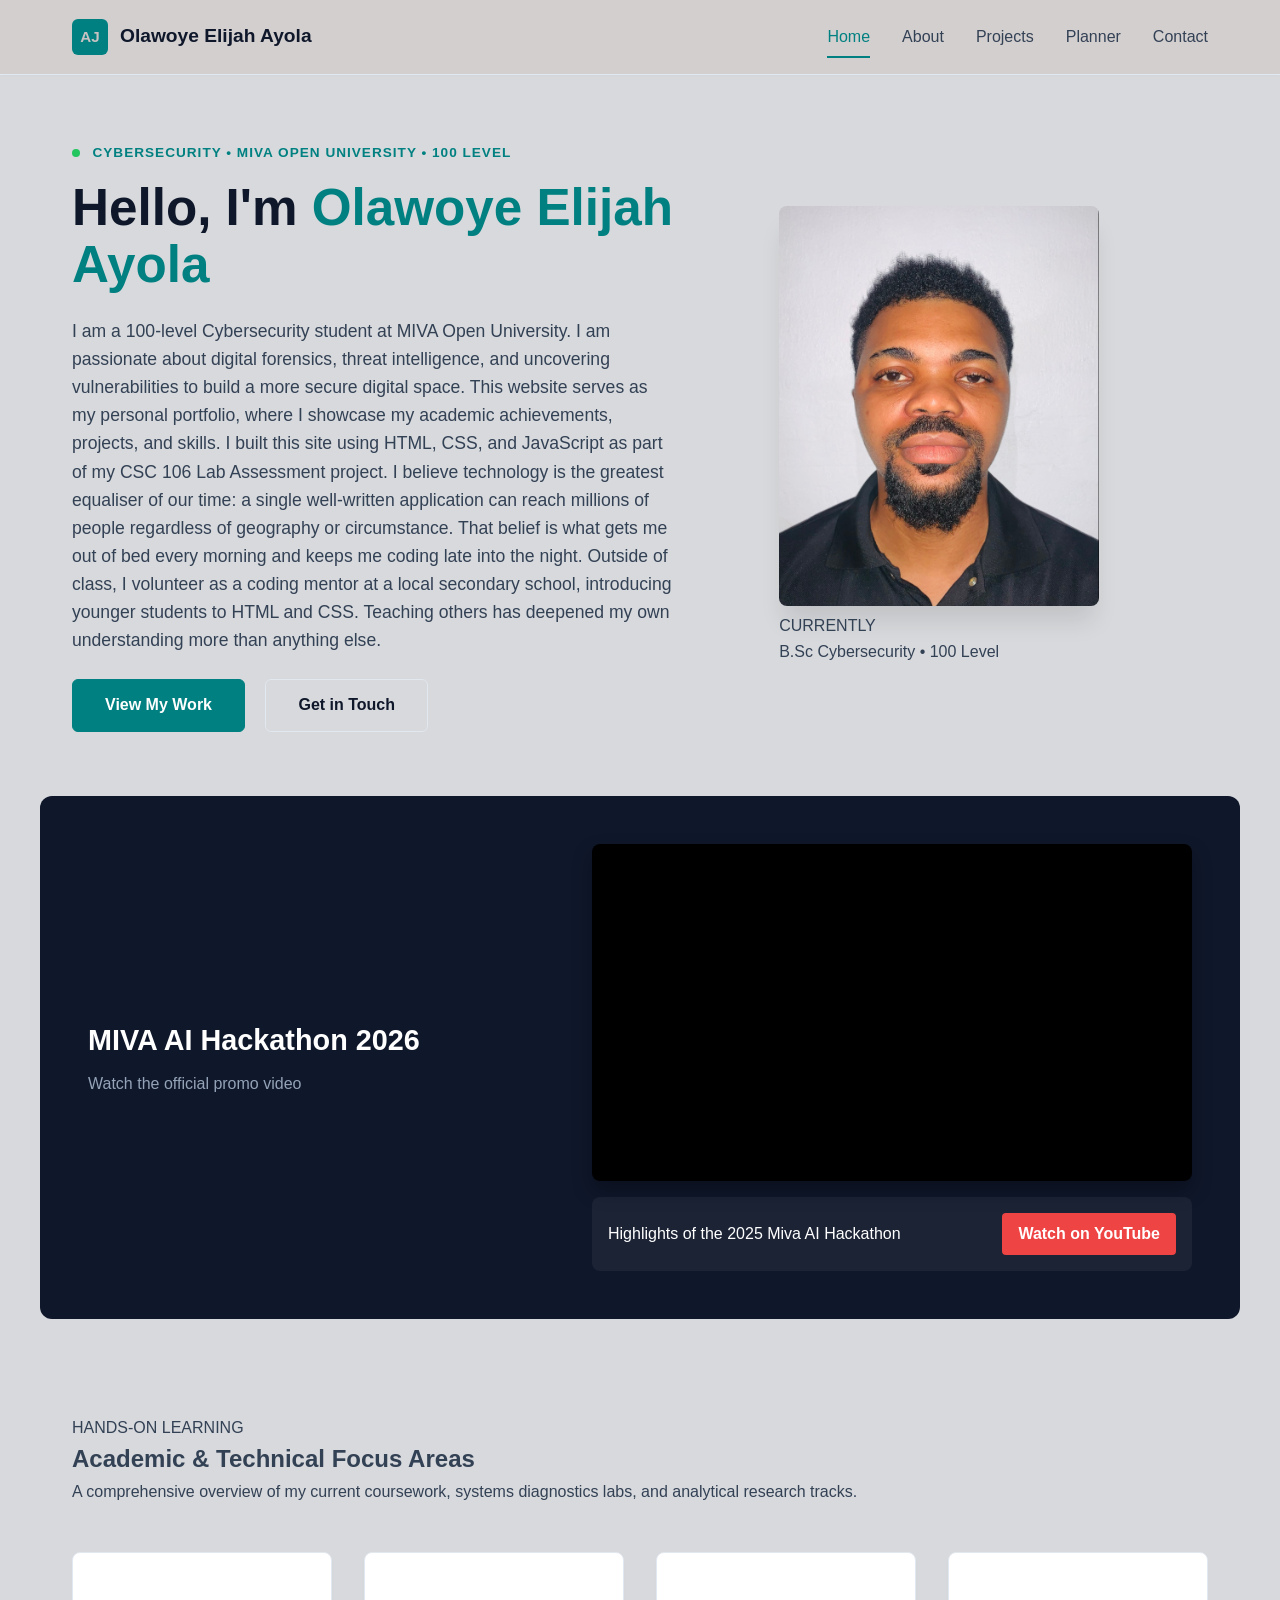
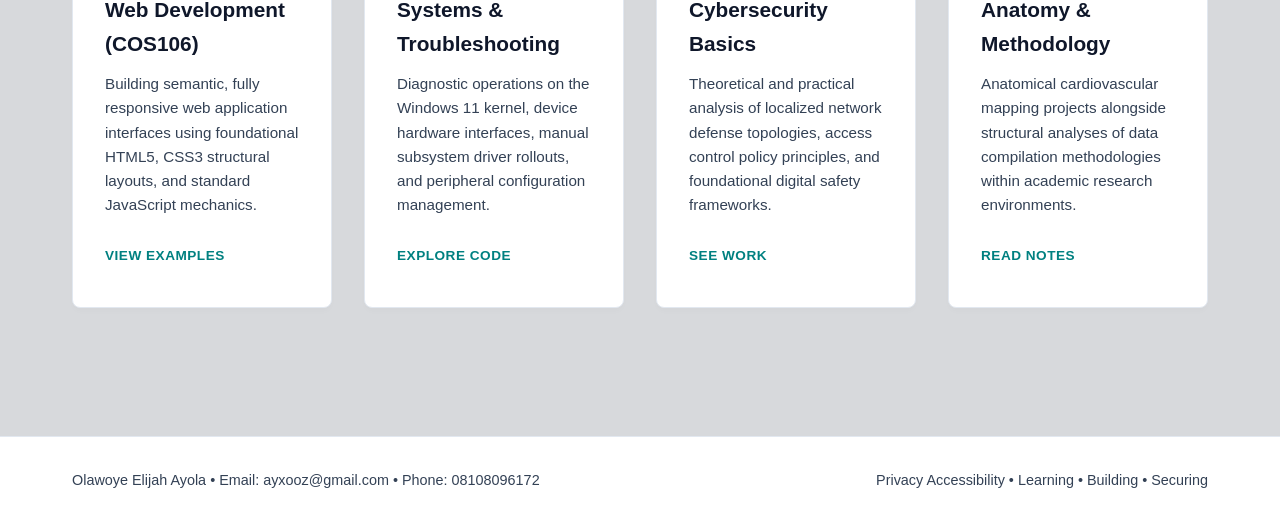
==== index.html @ d7cad1cd "Move files out of Html folder to the root level" ====
<!DOCTYPE html>
<html lang="en">
<head>
  <meta charset="UTF-8">
  <meta name="viewport" content="width=device-width, initial-scale=1.0">
  <title>Home | Olawoye Elijah Ayola Portfolio</title>
  <link rel="stylesheet" href="Css/style.css">
</head>
<body>

  <header>
    <nav>
      <a href="index.html">
        <div>
          <span>AJ</span>
        </div>
        <span>Olawoye Elijah Ayola</span>
      </a>
      <div>
        <a href="index.html" class="active">Home</a>
        <a href="about.html">About</a>
        <a href="projects.html">Projects</a>
        <a href="planner.html">Planner</a>
        <a href="contact.html">Contact</a>
      </div>
    </nav>
  </header>

  <main>
    <!-- Hero Section -->
    <section class="hero-section">
      <div>
        <div>
          <div class="status-indicator"></div>
          <span>CYBERSECURITY • MIVA OPEN UNIVERSITY • 100 LEVEL</span>
        </div>
        
        <h1>
          Hello, I'm <span>Olawoye Elijah Ayola</span>
        </h1>
        
        <p> I am a 100-level Cybersecurity student at MIVA Open University. I am passionate about digital forensics, threat intelligence, and uncovering vulnerabilities to build a more secure digital space.
           This website serves as my personal portfolio, where I showcase my academic achievements, projects, and skills. I built this site using HTML, CSS, and JavaScript as part of my CSC 106 Lab Assessment project.
              I believe technology is the greatest equaliser of our time:
             a single well-written application can reach millions of people regardless of geography or circumstance. That belief is what gets me out of bed every morning and keeps me coding late into the night.
             Outside of class, I volunteer as a coding mentor at a local secondary school, introducing younger students to HTML and CSS. Teaching others has deepened my own understanding more than anything else.
        </p>
        
        <div>
          <a href="projects.html" class="btn-primary">View My Work</a>
          <a href="contact.html" class="btn-secondary">Get in Touch</a>
        </div>
      </div>

      <div>
        <div class="image-container">
          <img alt="Olawoye Elijah Ayola - Workspace Environment and Profile Portrait" src="Img/profile1.jpg" style="max-width: 100%; border-radius: 8px;">
           <div>
            <div>
              <div class="icon-box"><i></i></div>
              <div>
                <div>CURRENTLY</div>
                <div>B.Sc Cybersecurity • 100 Level</div>
              </div>
            </div>
          </div>
        </div>
      </div>
    </section>

    <!-- Hackathon Section -->
    <section class="hackathon-section">
  <div>
    <h2>MIVA AI Hackathon 2026</h2>
    <p>Watch the official promo video</p>
  </div>
  <div style="width: 100%; max-width: 600px;">
    <div class="video-container" style="position: relative; padding-bottom: 56.25%; height: 0; overflow: hidden; border-radius: 8px; background: #000; box-shadow: 0 10px 20px rgba(0,0,0,0.3); margin-bottom: 1rem;">
      <iframe 
        src="https://www.youtube.com/embed/2FuYn7ednXk" 
        title="Highlights of the 2025 Miva AI Hackathon" 
        frameborder="0" 
        allow="accelerometer; autoplay; clipboard-write; encrypted-media; gyroscope; picture-in-picture; web-share" 
        allowfullscreen
        style="position: absolute; top: 0; left: 0; width: 100%; height: 100%; border: 0;">
      </iframe>
    </div>
    <div style="display: flex; justify-content: space-between; align-items: center; background: rgba(255,255,255,0.05); padding: 1rem; border-radius: 8px;">
      <div>
        <span>Highlights of the 2025 Miva AI Hackathon</span>
      </div>
      <a href="https://www.youtube.com/watch?v=2FuYn7ednXk" rel="noopener noreferrer" target="_blank" style="background-color: #ef4444; color: white; padding: 0.5rem 1rem; border-radius: 4px; font-weight: bold;">
        Watch on YouTube
      </a>
    </div>
  </div>
</section>

    <!-- Focus Areas / Cards Section -->
    <section class="services-section">
      <div>
        <div>
          <div>HANDS-ON LEARNING</div>
          <h2>Academic & Technical Focus Areas</h2>
        </div>
        <div>
          <p>
            A comprehensive overview of my current coursework, systems diagnostics labs, and analytical research tracks.
          </p>
        </div>
      </div>

      <div class="card-grid">
        <div>
          <div class="card-icon"><i></i></div>
          <h3>Web Development (COS106)</h3>
          <p>
            Building semantic, fully responsive web application interfaces using foundational HTML5, CSS3 structural layouts, and standard JavaScript mechanics.
          </p>
          <a href="projects.html">VIEW EXAMPLES <i></i></a>
        </div>

        <div>
          <div class="card-icon"><i></i></div>
          <h3>Systems & Troubleshooting</h3>
          <p>
            Diagnostic operations on the Windows 11 kernel, device hardware interfaces, manual subsystem driver rollouts, and peripheral configuration management.
          </p>
          <a href="projects.html">EXPLORE CODE <i></i></a>
        </div>

        <div>
          <div class="card-icon"><i></i></div>
          <h3>Cybersecurity Basics</h3>
          <p>
            Theoretical and practical analysis of localized network defense topologies, access control policy principles, and foundational digital safety frameworks.
          </p>
          <a href="projects.html">SEE WORK <i></i></a>
        </div>

        <div>
          <div class="card-icon"><i></i></div>
          <h3>Anatomy & Methodology</h3>
          <p>
            Anatomical cardiovascular mapping projects alongside structural analyses of data compilation methodologies within academic research environments.
          </p>
          <a href="projects.html">READ NOTES <i></i></a>
        </div>
      </div>
    </section>
  </main>

  <footer>
    <div>
      <div>
        <span>Olawoye Elijah Ayola</span>
        <span>•</span>
        <span>Email: ayxooz@gmail.com</span>
        <span>•</span>
        <span>Phone: 08108096172</span>
      </div>
      <div>
        <a href="#">Privacy</a>
        <a href="#">Accessibility</a>
        <span>•</span>
        <span>Learning • Building • Securing</span>
      </div>
    </div>
  </footer>

<script src="java/script.js"></script>
</body>
</html>
---- Css/style.css ----
/* ==========================================================================
   1. VARIABLES & BASE STYLES
   ========================================================================== */
:root {
  --primary-color: #008080;       /* Crisp Teal Accent */
  --primary-hover: #006666;       /* Darker Teal for interactive hover states */
  --bg-dark: #0f172a;             /* Deep Slate Blue (Used for dark headers/accents) */
  --bg-light: #d7d9dc;            /* Off-white background for clean readability */
  --text-main: #334155;           /* Soft charcoal for body copy */
  --text-dark: #0f172a;           /* Sharp dark color for headings */
  --border-color: #e2e8f0;        /* Subtle divider borders */
  --card-bg: #ffffff;             /* Crisp white container backgrounds */
  --font-stack: -apple-system, BlinkMacSystemFont, "Segoe UI", Roboto, Helvetica, Arial, sans-serif;
}

* {
  box-sizing: border-box;
  margin: 0;
  padding: 0;
}

body {
  font-family: var(--font-stack);
  background-color: var(--bg-light);
  color: var(--text-main);
  line-height: 1.6;
  font-size: 16px;
}

a {
  text-decoration: none;
  color: inherit;
  transition: all 0.25s ease;
}

/* ==========================================================================
   2. HEADER NAVIGATION (Global Layout)
   ========================================================================== */
header {
  background-color: #d3cfcf;
  border-bottom: 1px solid var(--border-color);
  position: sticky;
  top: 0;
  z-index: 1000;
  box-shadow: 0 1px 3px rgba(0,0,0,0.02);
}

nav {
  max-width: 1200px;
  margin: 0 auto;
  padding: 1rem 2rem;
  display: flex;
  justify-content: space-between;
  align-items: center;
}

/* Branding/Logo */
nav > a:first-child {
  display: flex;
  align-items: center;
  gap: 0.75rem;
  font-weight: 700;
  color: var(--text-dark);
  font-size: 1.2rem;
}

nav > a:first-child div {
  background-color: var(--primary-color);
  color: #c8c2c2;
  width: 36px;
  height: 36px;
  display: flex;
  align-items: center;
  justify-content: center;
  border-radius: 6px;
  font-size: 0.95rem;
  font-weight: 800;
}

/* Navigation Links */
nav div:last-child {
  display: flex;
  gap: 2rem;
}

nav div a {
  font-weight: 500;
  color: var(--text-main);
  padding: 0.5rem 0;
  position: relative;
}

nav div a:hover, nav div a.active {
  color: var(--primary-color);
}

/* Underline effect for active/hover links */
nav div a::after {
  content: '';
  position: absolute;
  bottom: 0;
  left: 0;
  width: 0;
  height: 2px;
  background-color: var(--primary-color);
  transition: width 0.25s ease;
}

nav div a:hover::after, nav div a.active::after {
  width: 100%;
}

/* ==========================================================================
   3. HERO & MAIN HOME SECTION
   ========================================================================== */
.hero-section {
  max-width: 1200px;
  margin: 4rem auto;
  padding: 0 2rem;
  display: grid;
  grid-template-columns: 1.2fr 0.8fr;
  gap: 4rem;
  align-items: center;
}

.status-indicator {
  display: inline-block;
  width: 8px;
  height: 8px;
  background-color: #22c55e; /* Green for online/active system */
  border-radius: 50%;
  margin-right: 0.5rem;
}

.hero-section span {
  font-size: 0.85rem;
  font-weight: 700;
  letter-spacing: 1px;
  color: var(--primary-color);
}

.hero-section h1 {
  font-size: 3.2rem;
  color: var(--text-dark);
  line-height: 1.1;
  margin: 1rem 0 1.5rem;
}

.hero-section h1 span {
  font-size: inherit;
  letter-spacing: normal;
  color: var(--primary-color);
  display: inline;
}

.hero-section p {
  font-size: 1.1rem;
  margin-bottom: 1.5rem;
  max-width: 600px;
}

/* Buttons */
.btn-primary, .btn-secondary {
  display: inline-block;
  padding: 0.8rem 2rem;
  border-radius: 6px;
  font-weight: 600;
}

.btn-primary {
  background-color: var(--primary-color);
  color: #ffffff;
  margin-right: 1rem;
  border: 1px solid var(--primary-color);
}

.btn-primary:hover {
  background-color: var(--primary-hover);
  border-color: var(--primary-hover);
}

.btn-secondary {
  background-color: transparent;
  color: var(--text-dark);
  border: 1px solid var(--border-color);
}

.btn-secondary:hover {
  background-color: #f1f5f9;
  border-color: var(--text-dark);
}

/* Hero Portrait Styling */
.image-container {
  position: relative;
  justify-self: center;
}

.image-container img {
  width: 320px;
  height: 400px;
  object-fit: cover;
  border-radius: 12px;
  box-shadow: 0 20px 25px -5px rgba(0,0,0,0.1);
}

/* ==========================================================================
   4. CARD GRID LAYOUT (Focus Areas / Projects)
   ========================================================================== */
.services-section {
  max-width: 1200px;
  margin: 6rem auto;
  padding: 0 2rem;
}

.card-grid {
  display: grid;
  grid-template-columns: repeat(auto-fit, minmax(260px, 1fr));
  gap: 2rem;
  margin-top: 3rem;
}

.card-grid > div {
  background-color: var(--card-bg);
  border: 1px solid var(--border-color);
  padding: 2.5rem 2rem;
  border-radius: 8px;
  box-shadow: 0 4px 6px -1px rgba(0,0,0,0.02);
  transition: transform 0.3s ease, box-shadow 0.3s ease;
}

.card-grid > div:hover {
  transform: translateY(-5px);
  box-shadow: 0 10px 15px -3px rgba(0,0,0,0.05);
  border-color: var(--primary-color);
}

.card-grid h3 {
  font-size: 1.3rem;
  color: var(--text-dark);
  margin-bottom: 0.75rem;
}

.card-grid p {
  font-size: 0.95rem;
  color: var(--text-main);
  margin-bottom: 1.5rem;
}

.card-grid a {
  font-size: 0.85rem;
  font-weight: 700;
  color: var(--primary-color);
  letter-spacing: 0.5px;
}

/* ==========================================================================
   5. MIVA AI HACKATHON SECTION
   ========================================================================== */
.hackathon-section {
  background-color: var(--bg-dark);
  color: #ffffff;
  max-width: 1200px;
  margin: 4rem auto;
  padding: 3rem;
  border-radius: 12px;
  display: flex;
  justify-content: space-between;
  align-items: center;
  flex-wrap: wrap;
  gap: 2rem;
}

.hackathon-section h2 {
  font-size: 1.8rem;
  margin-bottom: 0.5rem;
}

.hackathon-section p {
  color: #94a3b8;
}

/* ==========================================================================
   6. GLOBAL FOOTER STRIP
   ========================================================================== */
footer {
  background-color: #ffffff;
  border-top: 1px solid var(--border-color);
  margin-top: 8rem;
  padding: 2rem 0;
}

footer > div {
  max-width: 1200px;
  margin: 0 auto;
  padding: 0 2rem;
  display: flex;
  justify-content: space-between;
  align-items: center;
  flex-wrap: wrap;
  gap: 1rem;
  font-size: 0.9rem;
  color: var(--text-main);
}

/* ==========================================================================
   7. MEDIA QUERIES (Responsive Layout Tweaks)
   ========================================================================== */
@media (max-width: 968px) {
  .hero-section {
    grid-template-columns: 1fr;
    text-align: center;
    margin: 2rem auto;
  }
  
  .hero-section p {
    margin-left: auto;
    margin-right: auto;
  }
  
  .image-container {
    order: -1; /* Puts image above text on smaller screens */
  }
  
  .hackathon-section {
    flex-direction: column;
    text-align: center;
  }
}

@media (max-width: 640px) {
  nav {
    flex-direction: column;
    gap: 1rem;
  }
  
  nav div:last-child {
    gap: 1.25rem;
  }
  
  .hero-section h1 {
    font-size: 2.2rem;
  }
}
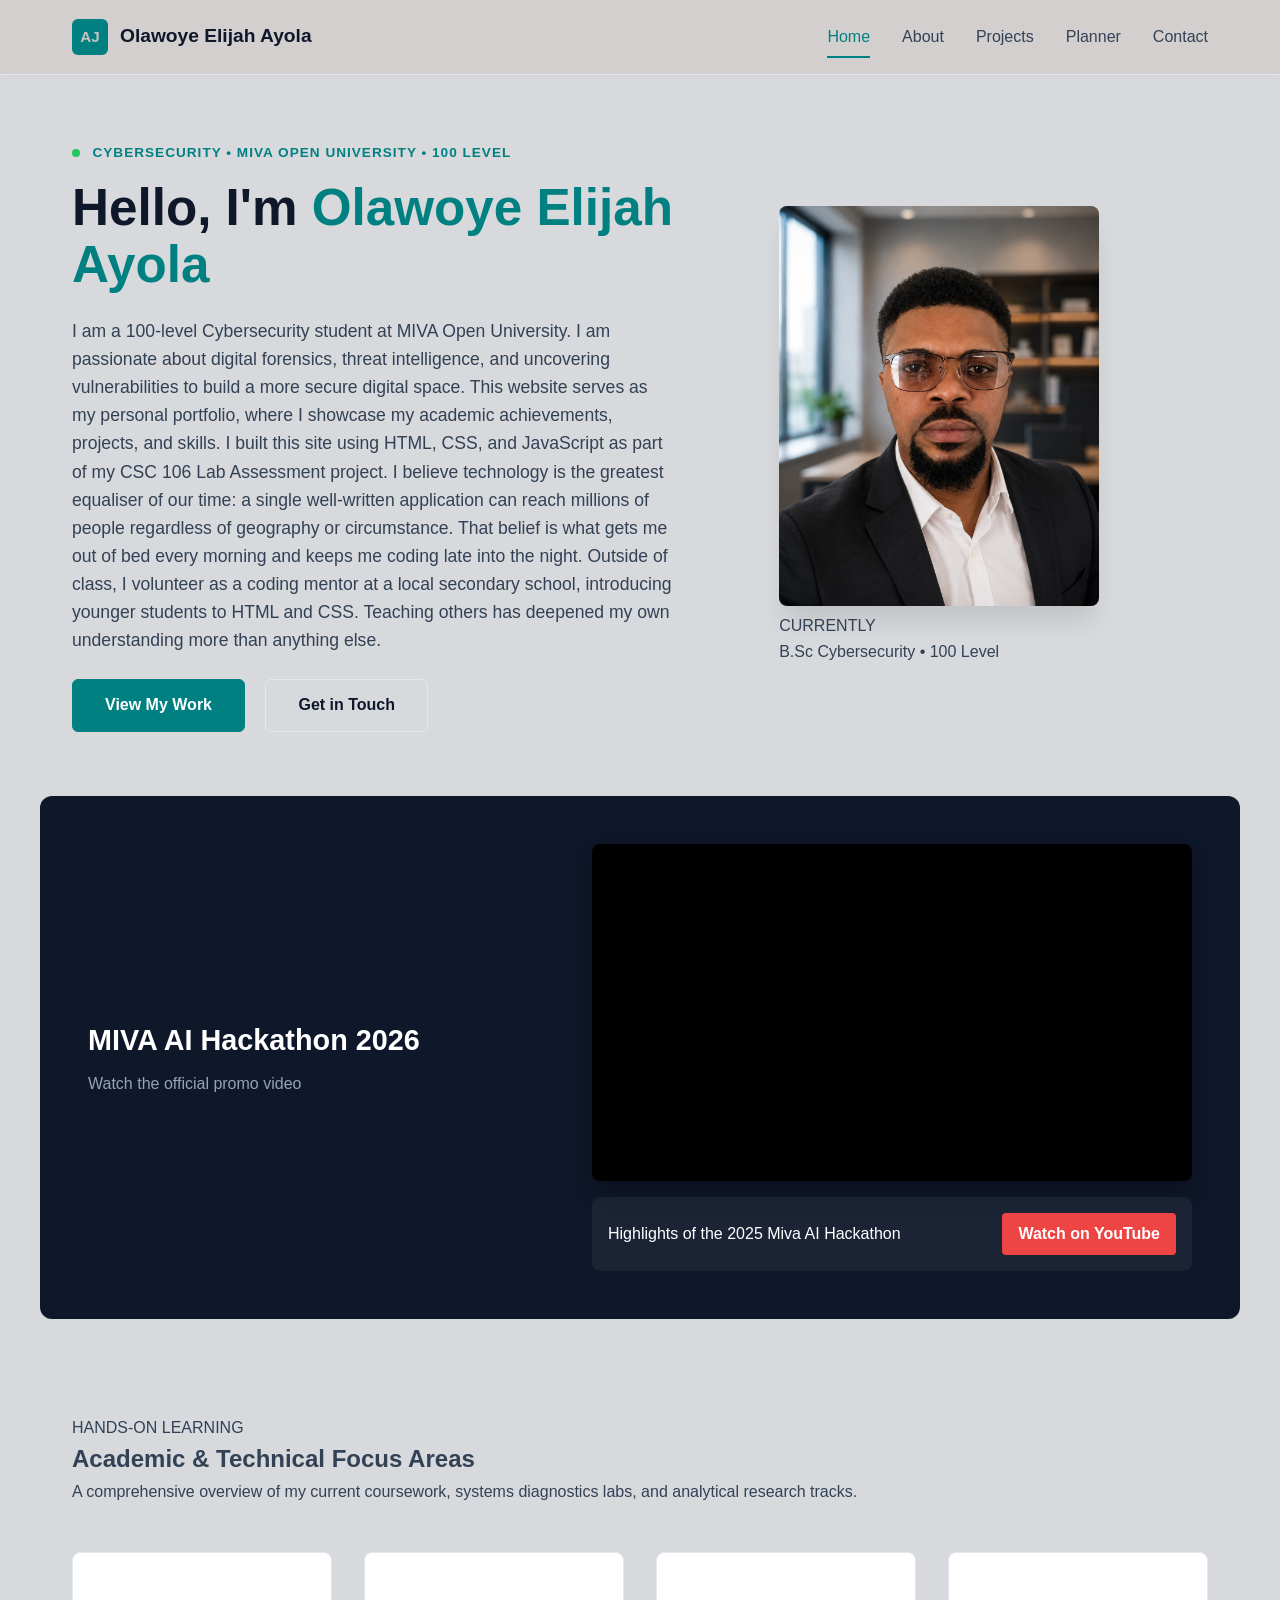
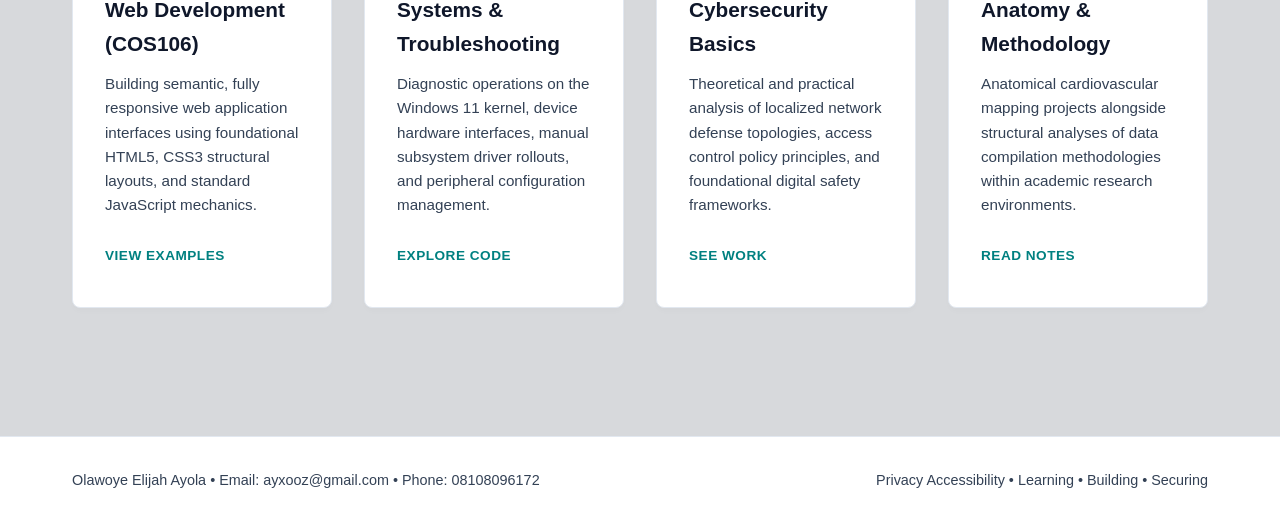
==== commit 5d995ee6: "Added and linked new portfolio photo" ====
--- a/index.html
+++ b/index.html
@@ -54,7 +54,7 @@
 
       <div>
         <div class="image-container">
-          <img alt="Olawoye Elijah Ayola - Workspace Environment and Profile Portrait" src="Img/profile1.jpg" style="max-width: 100%; border-radius: 8px;">
+          <img alt="Olawoye Elijah Ayola - Workspace Environment and Profile Portrait" src="Img/profile10.png" style="max-width: 100%; border-radius: 8px;">
            <div>
             <div>
               <div class="icon-box"><i></i></div>
